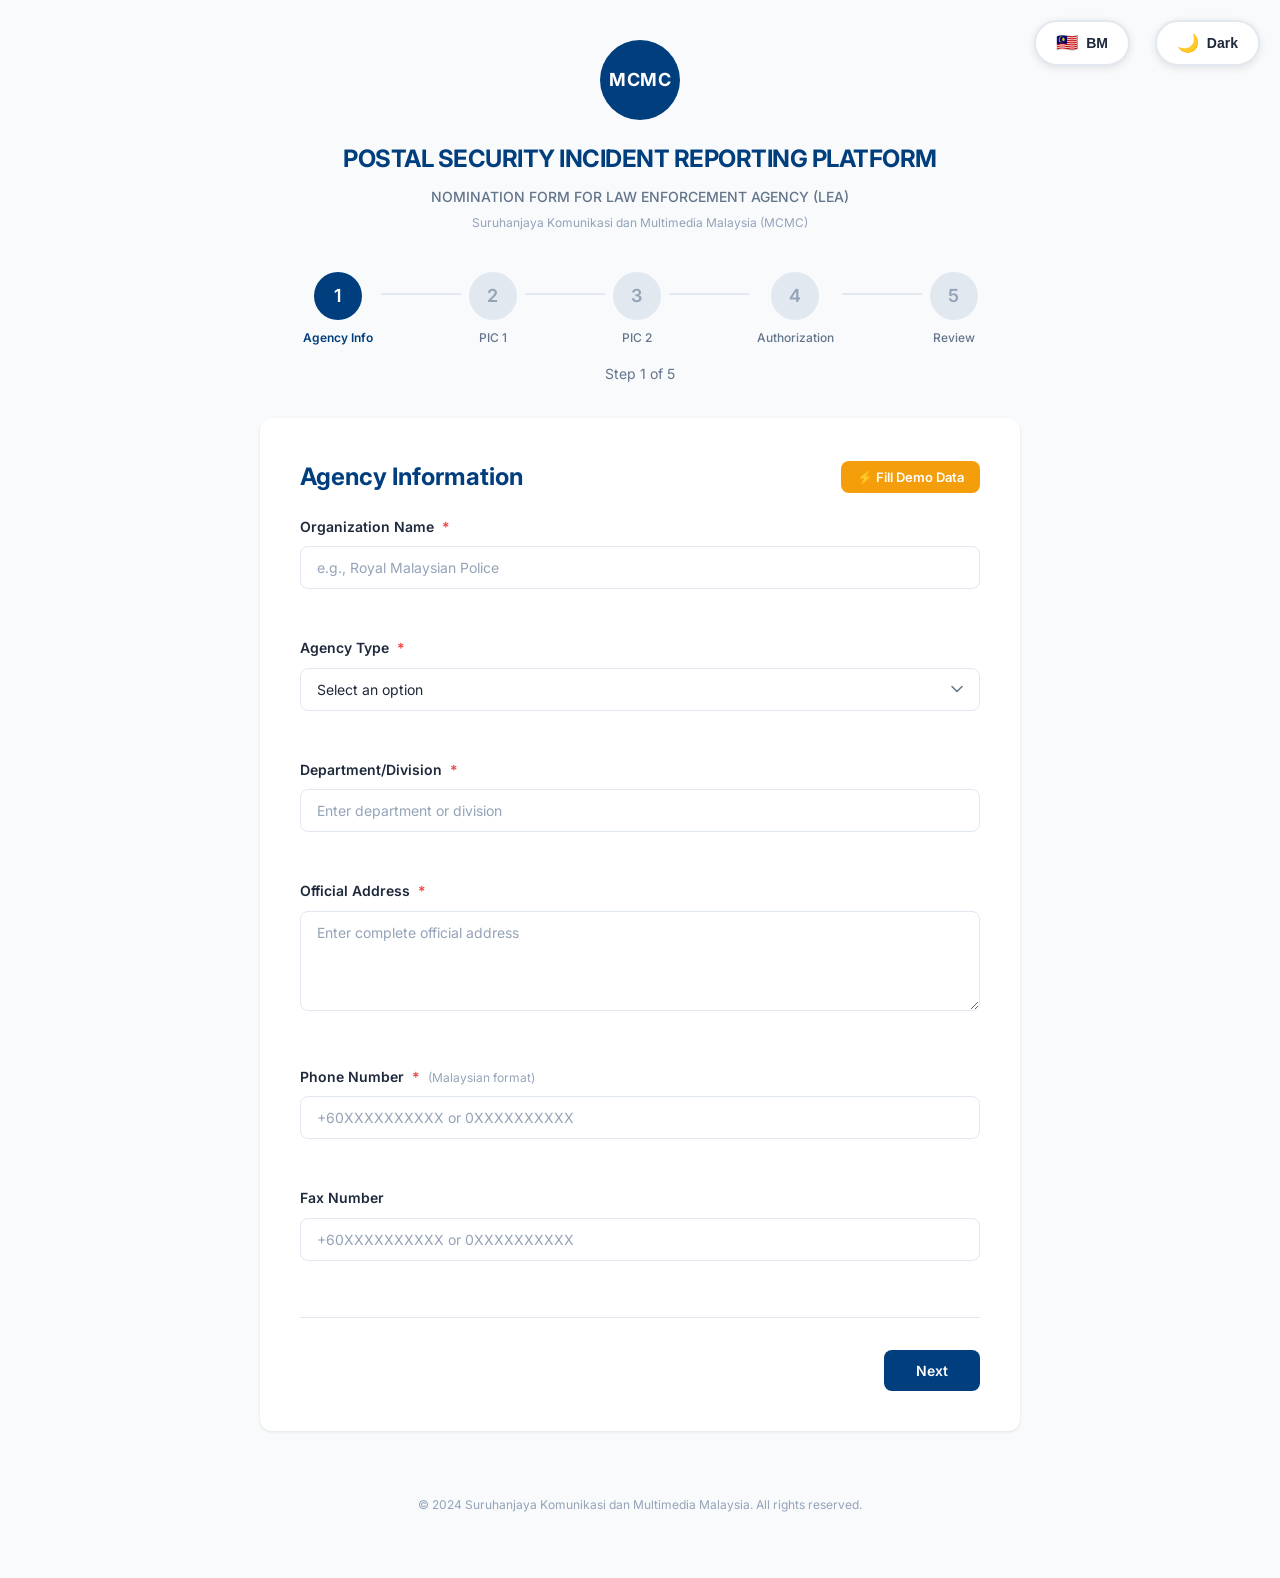
==== public/agency.html @ 604d8a55 "Initial commit - LEA Nomination Form for MCMC" ====
<!DOCTYPE html>
<html lang="en">
<head>
    <meta charset="UTF-8">
    <meta name="viewport" content="width=device-width, initial-scale=1.0">
    <title>PSIRP LEA Nomination Form - MCMC</title>
    <link rel="stylesheet" href="css/nomination.css">
    <link rel="preconnect" href="https://fonts.googleapis.com">
    <link rel="preconnect" href="https://fonts.gstatic.com" crossorigin>
    <link href="https://fonts.googleapis.com/css2?family=Inter:wght@400;500;600;700&display=swap" rel="stylesheet">
</head>
<body>
    <!-- Language Toggle -->
    <button class="lang-toggle" id="langToggle" onclick="toggleLanguage()">
        <span class="lang-toggle-flag">🇲🇾</span>
        <span class="lang-toggle-text">BM</span>
    </button>

    <!-- Theme Toggle -->
    <button class="theme-toggle" id="themeToggle" onclick="toggleTheme()">
        <span class="theme-toggle-icon">🌙</span>
        <span class="theme-toggle-text">Dark</span>
    </button>

    <div class="container">
        <!-- Header -->
        <header class="header">
            <div class="logo">
                <div class="logo-circle">MCMC</div>
            </div>
            <h1 class="main-title" data-translate="mainTitle">POSTAL SECURITY INCIDENT REPORTING PLATFORM</h1>
            <p class="sub-title" data-translate="subTitle">NOMINATION FORM FOR LAW ENFORCEMENT AGENCY (LEA)</p>
            <p class="organization" data-translate="organization">Suruhanjaya Komunikasi dan Multimedia Malaysia (MCMC)</p>
        </header>

        <!-- Progress Stepper -->
        <div class="progress-stepper">
            <div class="step active">
                <div class="step-circle">1</div>
                <div class="step-label" data-translate="stepAgency">Agency Info</div>
            </div>
            <div class="step-line"></div>
            
           <div class="step">
                <div class="step-circle">2</div>
                <div class="step-label" data-translate="stepPIC1">PIC 1</div>
            </div>
            <div class="step-line"></div>
            
            <div class="step">
                <div class="step-circle">3</div>
                <div class="step-label" data-translate="stepPIC2">PIC 2</div>
            </div>
            <div class="step-line"></div>
            
            <div class="step">
                <div class="step-circle">4</div>
                <div class="step-label" data-translate="stepAuth">Authorization</div>
            </div>
            <div class="step-line"></div>
            
            <div class="step">
                <div class="step-circle">5</div>
                <div class="step-label" data-translate="stepReview">Review</div>
            </div>
        </div>
        <div class="step-counter">Step 1 of 5</div>

        <!-- Main Content -->
        <main class="main-content">
            <div class="form-card">
                <div style="display: flex; justify-content: space-between; align-items: center; margin-bottom: 20px;">
                    <h2 class="form-title" style="margin: 0;" data-translate="agencyInfoTitle">Agency Information</h2>
                    <button type="button" onclick="fillDemoData()" class="btn" style="background: #F59E0B; color: white; padding: 8px 16px; font-size: 13px;" data-translate="fillDemo">
                        ⚡ Fill Demo Data
                    </button>
                </div>
                
                <form id="step1Form" class="nomination-form">
                    <!-- Organization Name -->
                    <div class="form-group">
                        <label for="organizationName" class="form-label">
                            <span data-translate="orgName">Organization Name</span> <span class="required">*</span>
                        </label>
                        <input 
                            type="text" 
                            id="organizationName" 
                            name="organizationName" 
                            class="form-input" 
                            placeholder="Enter organization name"
                            data-translate-placeholder="orgNamePlaceholder"
                            required
                        >
                        <span class="error-message" id="organizationNameError"></span>
                    </div>

                    <!-- Agency Type -->
                    <div class="form-group">
                        <label for="agencyType" class="form-label">
                            Agency Type <span class="required">*</span>
                        </label>
                        <select id="agencyType" name="agencyType" class="form-select" required>
                            <option value="">Select an option</option>
                            <option value="Police">Police</option>
                            <option value="MACC">MACC (Malaysian Anti-Corruption Commission)</option>
                            <option value="Immigration">Immigration Department</option>
                            <option value="Customs">Royal Malaysian Customs Department</option>
                            <option value="JPJ">JPJ (Road Transport Department)</option>
                            <option value="Other">Other</option>
                        </select>
                        <span class="error-message" id="agencyTypeError"></span>
                    </div>

                    <!-- Department/Division -->
                    <div class="form-group">
                        <label for="department" class="form-label">
                            Department/Division <span class="required">*</span>
                        </label>
                        <input 
                            type="text" 
                            id="department" 
                            name="department" 
                            class="form-input" 
                            placeholder="Enter department or division"
                            required
                        >
                        <span class="error-message" id="departmentError"></span>
                    </div>

                    <!-- Official Address -->
                    <div class="form-group">
                        <label for="officialAddress" class="form-label">
                            Official Address <span class="required">*</span>
                        </label>
                        <textarea 
                            id="officialAddress" 
                            name="officialAddress" 
                            class="form-textarea" 
                            placeholder="Enter complete official address"
                            rows="4"
                            required
                        ></textarea>
                        <span class="error-message" id="officialAddressError"></span>
                    </div>

                    <!-- Phone Number -->
                    <div class="form-group">
                        <label for="phoneNumber" class="form-label">
                            Phone Number <span class="required">*</span>
                            <span class="hint-text">(Malaysian format)</span>
                        </label>
                        <input 
                            type="tel" 
                            id="phoneNumber" 
                            name="phoneNumber" 
                            class="form-input" 
                            placeholder="+60XXXXXXXXXX or 0XXXXXXXXXX"
                            required
                        >
                        <span class="error-message" id="phoneNumberError"></span>
                    </div>

                    <!-- Fax Number -->
                    <div class="form-group">
                        <label for="faxNumber" class="form-label">
                            Fax Number
                        </label>
                        <input 
                            type="tel" 
                            id="faxNumber" 
                            name="faxNumber" 
                            class="form-input" 
                            placeholder="+60XXXXXXXXXX or 0XXXXXXXXXX"
                        >
                        <span class="error-message" id="faxNumberError"></span>
                    </div>

                    <!-- Navigation Buttons -->
                    <div class="form-actions">
                        <button type="button" class="btn btn-primary" onclick="nextStep(1)">Next</button>
                    </div>
                </form>
            </div>
        </main>

        <!-- Footer -->
        <footer class="footer">
            <p>&copy; 2024 Suruhanjaya Komunikasi dan Multimedia Malaysia. All rights reserved.</p>
        </footer>
    </div>

    <script src="js/nomination.js"></script>
    <script>
        // Load saved data on page load
        document.addEventListener('DOMContentLoaded', function() {
            loadFormData(1);
        });

        // Fill demo data
        function fillDemoData() {
            document.getElementById('organizationName').value = 'Royal Malaysia Police';
            document.getElementById('agencyType').value = 'Police';
            document.getElementById('department').value = 'Commercial Crime Investigation Department';
            document.getElementById('officialAddress').value = 'Menara Cyber Crime, Jalan Semarak\n50630 Kuala Lumpur\nWilayah Persekutuan Kuala Lumpur';
            document.getElementById('phoneNumber').value = '+60388888888';
            document.getElementById('faxNumber').value = '+60388888899';
            
            // Save the demo data
            saveFormData(1);
            
            alert('✅ Demo data filled! Click Next to continue.');
        }
    </script>
</body>
</html>
---- public/css/nomination.css ----
/* ===========================
   CSS Reset & Base Styles
   =========================== */
* {
    margin: 0;
    padding: 0;
    box-sizing: border-box;
}

:root {
    /* Light Mode Colors */
    --primary-blue: #003E7E;
    --primary-blue-dark: #002952;
    --secondary-blue: #F0F4F8;
    --success-green: #10B981;
    --warning-orange: #F59E0B;
    --error-red: #EF4444;
    --text-dark: #1E293B;
    --text-gray: #64748B;
    --text-light: #94A3B8;
    --border-gray: #E2E8F0;
    --bg-light: #F8FAFC;
    --white: #FFFFFF;
    --card-bg: #FFFFFF;
    --input-bg: #FFFFFF;
    --shadow: rgba(0, 0, 0, 0.1);
    --badge-bg: #FEF3C7;
    --info-box-bg: #EFF6FF;
}

[data-theme="dark"] {
    /* Dark Mode Colors */
    --primary-blue: #3B82F6;
    --primary-blue-dark: #2563EB;
    --secondary-blue: #1E293B;
    --success-green: #10B981;
    --warning-orange: #F59E0B;
    --error-red: #EF4444;
    --text-dark: #F1F5F9;
    --text-gray: #CBD5E1;
    --text-light: #94A3B8;
    --border-gray: #334155;
    --bg-light: #0F172A;
    --white: #1E293B;
    --card-bg: #1E293B;
    --input-bg: #0F172A;
    --shadow: rgba(0, 0, 0, 0.5);
    --badge-bg: #78350F;
    --info-box-bg: #1E3A5F;
}

body {
    font-family: 'Inter', -apple-system, BlinkMacSystemFont, 'Segoe UI', Roboto, Oxygen, Ubuntu, Cantarell, sans-serif;
    background-color: var(--bg-light);
    color: var(--text-dark);
    line-height: 1.6;
    font-size: 16px;
    transition: background-color 0.3s ease, color 0.3s ease;
}

/* ===========================
   Container & Layout
   =========================== */
.container {
    max-width: 800px;
    margin: 0 auto;
    padding: 40px 20px;
}

/* ===========================
   Header
   =========================== */
.header {
    text-align: center;
    margin-bottom: 40px;
}

.logo {
    margin-bottom: 20px;
    display: flex;
    align-items: center;
    justify-content: center;
}

.logo-circle {
    width: 80px;
    height: 80px;
    background-color: var(--primary-blue);
    color: var(--white);
    border-radius: 50%;
    display: inline-flex;
    align-items: center;
    justify-content: center;
    font-weight: 700;
    font-size: 18px;
    letter-spacing: 0.5px;
}

.main-title {
    font-size: 24px;
    font-weight: 700;
    color: var(--primary-blue);
    margin-bottom: 8px;
    letter-spacing: -0.5px;
}

.sub-title {
    font-size: 14px;
    color: var(--text-gray);
    margin-bottom: 4px;
    font-weight: 500;
}

.organization {
    font-size: 12px;
    color: var(--text-light);
}

/* ===========================
   Progress Stepper
   =========================== */
.progress-stepper {
    display: flex;
    align-items: center;
    justify-content: center;
    margin-bottom: 16px;
    padding: 0 20px;
}

.step {
    display: flex;
    flex-direction: column;
    align-items: center;
    position: relative;
}

.step-circle {
    width: 48px;
    height: 48px;
    border-radius: 50%;
    background-color: var(--border-gray);
    color: var(--text-light);
    display: flex;
    align-items: center;
    justify-content: center;
    font-weight: 600;
    font-size: 18px;
    transition: all 0.3s ease;
    z-index: 2;
}

.step.active .step-circle {
    background-color: var(--primary-blue);
    color: white;
}

.step.completed .step-circle {
    background-color: var(--success-green);
    color: white;
}

.step-label {
    font-size: 12px;
    color: var(--text-gray);
    margin-top: 8px;
    font-weight: 500;
}

.step.active .step-label {
    color: var(--primary-blue);
    font-weight: 600;
}

.step-line {
    width: 80px;
    height: 2px;
    background-color: var(--border-gray);
    margin: 0 8px;
    position: relative;
    top: -16px;
}

.step-line.completed {
    background-color: var(--success-green);
}

.step-counter {
    text-align: center;
    font-size: 14px;
    color: var(--text-gray);
    margin-bottom: 32px;
}

/* ===========================
   Form Card
   =========================== */
.main-content {
    margin-bottom: 40px;
}

.form-card {
    background-color: var(--card-bg);
    border-radius: 12px;
    padding: 40px;
    box-shadow: 0 1px 3px var(--shadow);
}

.form-title {
    font-size: 24px;
    font-weight: 700;
    color: var(--primary-blue);
    margin-bottom: 8px;
}

.form-subtitle {
    font-size: 14px;
    color: var(--text-gray);
    margin-bottom: 32px;
}

.optional-badge {
    display: inline-block;
    background-color: var(--badge-bg);
    color: var(--warning-orange);
    font-size: 12px;
    font-weight: 600;
    padding: 4px 12px;
    border-radius: 6px;
    margin-bottom: 24px;
}

/* ===========================
   Form Elements
   =========================== */
.nomination-form {
    width: 100%;
}

.form-group {
    margin-bottom: 24px;
}

.form-label {
    display: block;
    font-size: 14px;
    font-weight: 600;
    color: var(--text-dark);
    margin-bottom: 8px;
}

.required {
    color: var(--error-red);
    margin-left: 4px;
}

.hint-text {
    font-weight: 400;
    color: var(--text-light);
    font-size: 12px;
    margin-left: 4px;
}

.form-input,
.form-select,
.form-textarea {
    width: 100%;
    padding: 12px 16px;
    font-size: 14px;
    color: var(--text-dark);
    background-color: var(--input-bg);
    border: 1.5px solid var(--border-gray);
    border-radius: 8px;
    transition: all 0.2s ease;
    font-family: inherit;
}

.form-input:focus,
.form-select:focus,
.form-textarea:focus {
    outline: none;
    border-color: var(--primary-blue);
    box-shadow: 0 0 0 3px rgba(0, 62, 126, 0.1);
}

.form-input::placeholder,
.form-textarea::placeholder {
    color: var(--text-light);
}

.form-textarea {
    resize: vertical;
    min-height: 100px;
}

.form-select {
    cursor: pointer;
    appearance: none;
    background-image: url("data:image/svg+xml,%3Csvg width='12' height='8' viewBox='0 0 12 8' fill='none' xmlns='http://www.w3.org/2000/svg'%3E%3Cpath d='M1 1.5L6 6.5L11 1.5' stroke='%2364748B' stroke-width='1.5' stroke-linecap='round' stroke-linejoin='round'/%3E%3C/svg%3E");
    background-repeat: no-repeat;
    background-position: right 16px center;
    padding-right: 40px;
}

.error-message {
    display: block;
    color: var(--error-red);
    font-size: 12px;
    margin-top: 6px;
    min-height: 18px;
}

/* ===========================
   Checkbox
   =========================== */
.checkbox-container {
    display: flex;
    align-items: flex-start;
    cursor: pointer;
    user-select: none;
}

.checkbox-container input[type="checkbox"] {
    width: 20px;
    height: 20px;
    min-width: 20px;
    margin-right: 12px;
    margin-top: 2px;
    cursor: pointer;
    accent-color: var(--primary-blue);
}

.checkbox-label {
    font-size: 14px;
    color: var(--text-dark);
    line-height: 1.5;
}

.declaration-box {
    background-color: var(--secondary-blue);
    padding: 16px;
    border-radius: 8px;
    border-left: 4px solid var(--primary-blue);
}

/* ===========================
   File Upload
   =========================== */
.file-hint {
    font-size: 12px;
    color: var(--text-gray);
    margin-bottom: 8px;
}

.file-upload-area {
    border: 2px dashed var(--border-gray);
    border-radius: 8px;
    padding: 32px;
    text-align: center;
    cursor: pointer;
    transition: all 0.2s ease;
    position: relative;
    background-color: var(--bg-light);
}

.file-upload-area:hover {
    border-color: var(--primary-blue);
    background-color: #F0F4F8;
}

.file-upload-area.file-uploaded {
    border-color: var(--success-green);
    background-color: #F0FDF4;
}

.file-upload-content {
    pointer-events: none;
}

.upload-icon {
    margin-bottom: 12px;
}

.upload-text {
    font-size: 14px;
    color: var(--text-dark);
    font-weight: 500;
    margin-bottom: 4px;
}

.upload-specs {
    font-size: 12px;
    color: var(--text-light);
}

.file-input {
    position: absolute;
    top: 0;
    left: 0;
    width: 100%;
    height: 100%;
    opacity: 0;
    cursor: pointer;
}

.file-name {
    margin-top: 12px;
}

.file-info {
    display: flex;
    align-items: center;
    gap: 12px;
    background-color: var(--white);
    padding: 12px 16px;
    border-radius: 8px;
    border: 1px solid var(--border-gray);
}

.file-icon {
    font-size: 20px;
}

.remove-file {
    margin-left: auto;
    background: none;
    border: none;
    color: var(--text-light);
    font-size: 18px;
    cursor: pointer;
    padding: 4px 8px;
    transition: color 0.2s ease;
}

.remove-file:hover {
    color: var(--error-red);
}

/* ===========================
   Review Section
   =========================== */
.review-section {
    background-color: var(--bg-light);
    border-radius: 8px;
    padding: 24px;
    margin-bottom: 24px;
    border: 1px solid var(--border-gray);
}

.review-header {
    display: flex;
    justify-content: space-between;
    align-items: center;
    margin-bottom: 20px;
}

.review-title {
    font-size: 18px;
    font-weight: 700;
    color: var(--primary-blue);
}

.btn-edit {
    display: flex;
    align-items: center;
    gap: 6px;
    background: none;
    border: none;
    color: var(--primary-blue);
    font-size: 14px;
    font-weight: 600;
    cursor: pointer;
    padding: 8px 12px;
    border-radius: 6px;
    transition: all 0.2s ease;
}

.btn-edit:hover {
    background-color: rgba(0, 62, 126, 0.1);
}

.review-grid {
    display: grid;
    grid-template-columns: repeat(2, 1fr);
    gap: 20px;
}

.review-item {
    display: flex;
    flex-direction: column;
}

.review-item.full-width {
    grid-column: 1 / -1;
}

.review-label {
    font-size: 12px;
    color: var(--text-gray);
    font-weight: 500;
    margin-bottom: 4px;
}

.review-value {
    font-size: 14px;
    color: var(--text-dark);
    font-weight: 600;
}

.terms-section {
    margin-bottom: 20px;
}

/* ===========================
   Buttons
   =========================== */
.form-actions {
    display: flex;
    justify-content: space-between;
    gap: 16px;
    margin-top: 32px;
    padding-top: 32px;
    border-top: 1px solid var(--border-gray);
}

.btn {
    padding: 12px 32px;
    font-size: 14px;
    font-weight: 600;
    border-radius: 8px;
    border: none;
    cursor: pointer;
    transition: all 0.2s ease;
    display: inline-flex;
    align-items: center;
    gap: 8px;
    font-family: inherit;
}

.btn-primary {
    background-color: var(--primary-blue);
    color: var(--white);
    margin-left: auto;
}

.btn-primary:hover {
    background-color: var(--primary-blue-dark);
    transform: translateY(-1px);
    box-shadow: 0 4px 12px rgba(0, 62, 126, 0.3);
}

.btn-secondary {
    background-color: var(--white);
    color: var(--text-dark);
    border: 1.5px solid var(--border-gray);
}

.btn-secondary:hover {
    background-color: var(--bg-light);
    border-color: var(--text-gray);
}

/* ===========================
   Success Page
   =========================== */
.success-container {
    background-color: var(--card-bg);
    border-radius: 12px;
    padding: 60px 40px;
    box-shadow: 0 1px 3px var(--shadow);
    text-align: center;
}

.success-icon {
    margin-bottom: 24px;
}

.success-title {
    font-size: 28px;
    font-weight: 700;
    color: var(--text-dark);
    margin-bottom: 8px;
}

.success-subtitle {
    font-size: 14px;
    color: var(--text-gray);
    margin-bottom: 32px;
}

.reference-box {
    background-color: var(--bg-light);
    border: 2px solid var(--border-gray);
    border-radius: 12px;
    padding: 32px;
    margin-bottom: 32px;
}

.reference-label {
    font-size: 14px;
    color: var(--text-gray);
    font-weight: 500;
    margin-bottom: 8px;
}

.reference-number {
    font-size: 32px;
    font-weight: 700;
    color: var(--primary-blue);
    margin-bottom: 8px;
    letter-spacing: 1px;
}

.reference-note {
    font-size: 12px;
    color: var(--text-light);
}

.next-steps-box {
    background-color: var(--info-box-bg);
    border-left: 4px solid var(--primary-blue);
    border-radius: 8px;
    padding: 24px;
    margin-bottom: 32px;
    text-align: left;
}

.next-steps-title {
    font-size: 16px;
    font-weight: 700;
    color: var(--primary-blue);
    margin-bottom: 16px;
}

.next-steps-list {
    list-style: none;
    padding: 0;
}

.next-steps-list li {
    font-size: 14px;
    color: var(--text-dark);
    margin-bottom: 12px;
    padding-left: 24px;
    position: relative;
}

.next-steps-list li:before {
    content: "•";
    position: absolute;
    left: 8px;
    color: var(--primary-blue);
    font-weight: bold;
}

.success-actions {
    display: flex;
    justify-content: center;
    gap: 16px;
    margin-bottom: 32px;
}

.support-info {
    padding-top: 24px;
    border-top: 1px solid var(--border-gray);
}

.support-info p {
    font-size: 13px;
    color: var(--text-gray);
    margin-bottom: 4px;
}

.support-link {
    color: var(--primary-blue);
    text-decoration: none;
    font-weight: 600;
}

.support-link:hover {
    text-decoration: underline;
}

/* ===========================
   Theme Toggle
   =========================== */
.theme-toggle {
    position: fixed;
    top: 20px;
    right: 20px;
    z-index: 1000;
    background-color: var(--card-bg);
    border: 2px solid var(--border-gray);
    border-radius: 50px;
    padding: 10px 20px;
    cursor: pointer;
    display: flex;
    align-items: center;
    gap: 8px;
    font-size: 14px;
    font-weight: 600;
    color: var(--text-dark);
    box-shadow: 0 2px 8px var(--shadow);
    transition: all 0.3s ease;
}

.theme-toggle:hover {
    transform: translateY(-2px);
    box-shadow: 0 4px 12px var(--shadow);
}

.theme-toggle-icon {
    font-size: 18px;
}

/* ===========================
   Language Toggle
   =========================== */
.lang-toggle {
    position: fixed;
    top: 20px;
    right: 150px;
    z-index: 1000;
    background-color: var(--card-bg);
    border: 2px solid var(--border-gray);
    border-radius: 50px;
    padding: 10px 20px;
    cursor: pointer;
    display: flex;
    align-items: center;
    gap: 8px;
    font-size: 14px;
    font-weight: 600;
    color: var(--text-dark);
    box-shadow: 0 2px 8px var(--shadow);
    transition: all 0.3s ease;
}

.lang-toggle:hover {
    transform: translateY(-2px);
    box-shadow: 0 4px 12px var(--shadow);
}

.lang-toggle-flag {
    font-size: 18px;
}

/* ===========================
   Footer
   =========================== */
.footer {
    text-align: center;
    padding: 24px 0;
    color: var(--text-light);
    font-size: 12px;
}

/* ===========================
   Responsive Design
   =========================== */
@media (max-width: 768px) {
    .container {
        padding: 20px 16px;
    }
    
    .form-card,
    .success-container {
        padding: 24px 20px;
    }
    
    .main-title {
        font-size: 20px;
    }
    
    .progress-stepper {
        padding: 0;
    }
    
    .step-line {
        width: 40px;
        margin: 0 4px;
    }
    
    .step-label {
        font-size: 10px;
    }
    
    .review-grid {
        grid-template-columns: 1fr;
    }
    
    .form-actions,
    .success-actions {
        flex-direction: column;
    }
    
    .btn-primary {
        margin-left: 0;
    }
    
    .reference-number {
        font-size: 24px;
    }
}

@media (max-width: 480px) {
    .step-circle {
        width: 40px;
        height: 40px;
        font-size: 16px;
    }
    
    .step-line {
        width: 30px;
    }
    
    .form-title {
        font-size: 20px;
    }
    
    .success-title {
        font-size: 24px;
    }
}
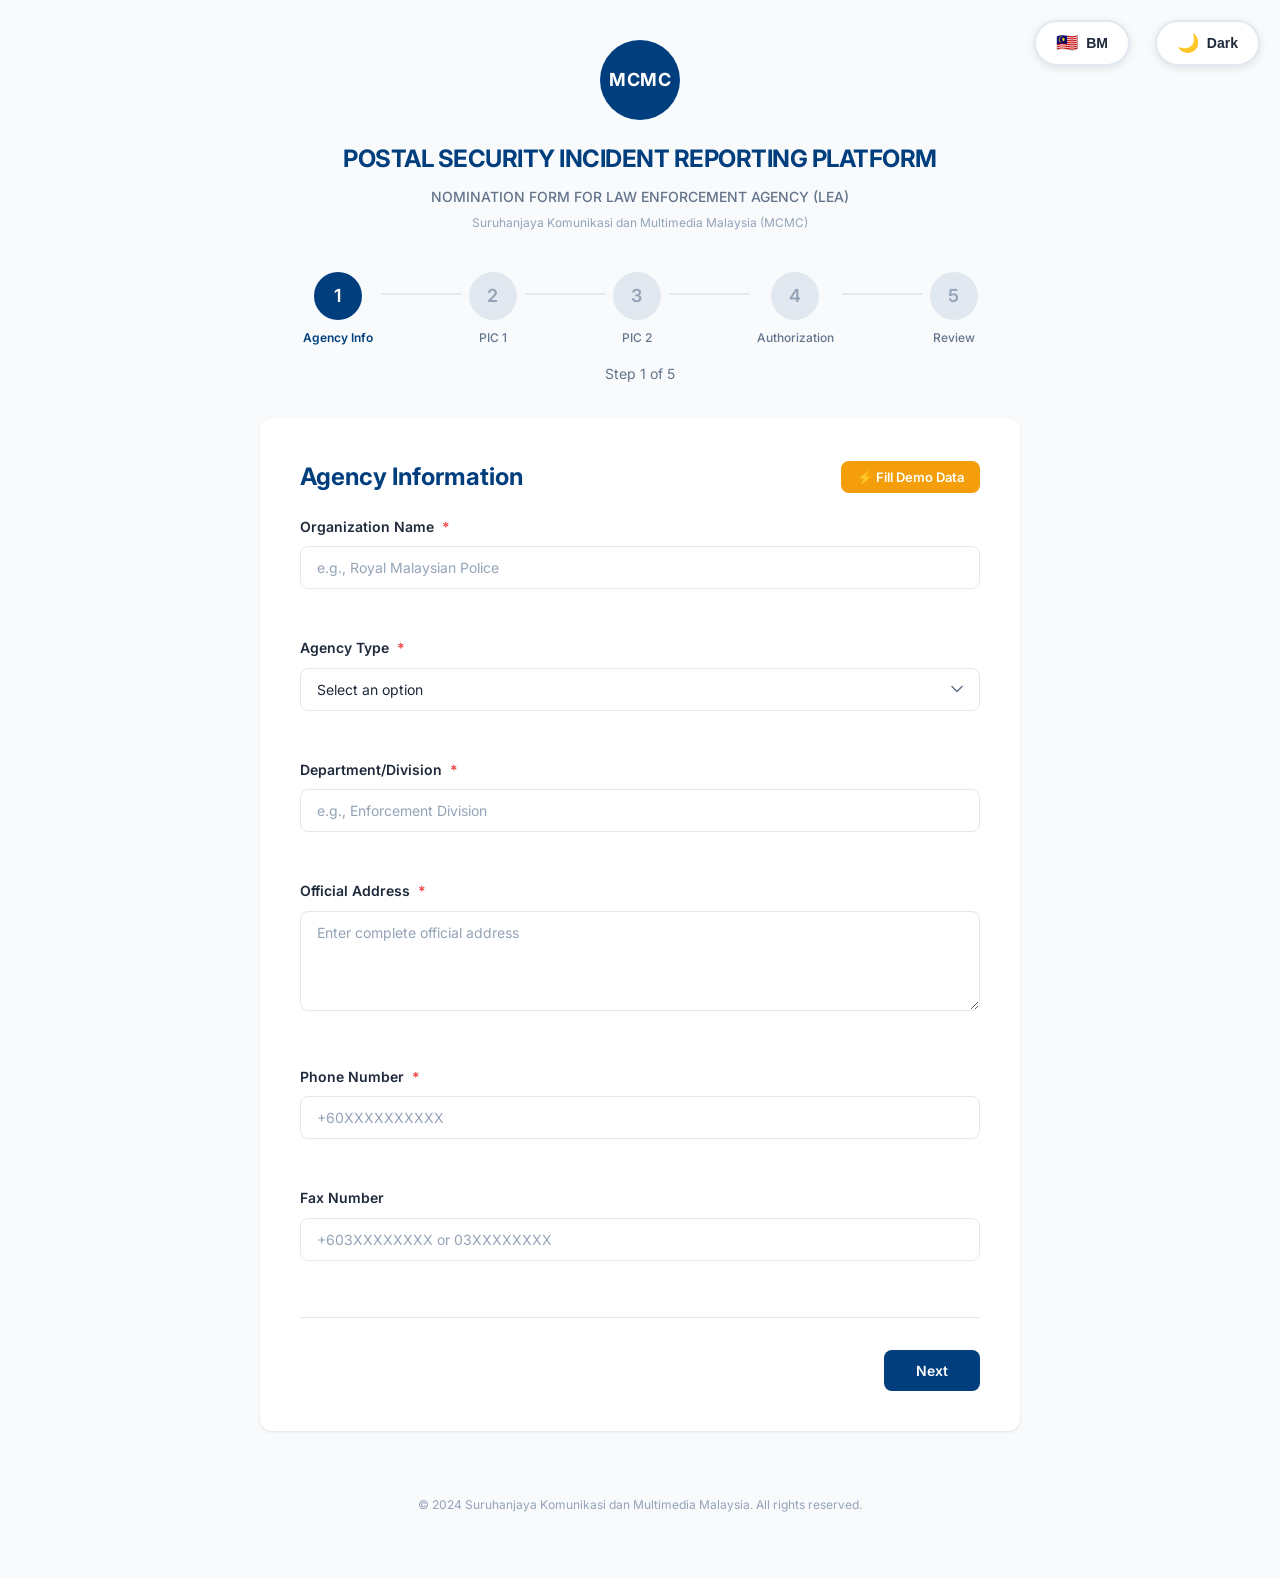
==== commit d0391acc: "Fix all missing Malay translations - added data-translate attributes to all pages" ====
--- a/public/agency.html
+++ b/public/agency.html
@@ -97,10 +97,10 @@
                     <!-- Agency Type -->
                     <div class="form-group">
                         <label for="agencyType" class="form-label">
-                            Agency Type <span class="required">*</span>
+                            <span data-translate="agencyType">Agency Type</span> <span class="required">*</span>
                         </label>
                         <select id="agencyType" name="agencyType" class="form-select" required>
-                            <option value="">Select an option</option>
+                            <option value="" data-translate="selectOption">Select an option</option>
                             <option value="Police">Police</option>
                             <option value="MACC">MACC (Malaysian Anti-Corruption Commission)</option>
                             <option value="Immigration">Immigration Department</option>
@@ -114,7 +114,7 @@
                     <!-- Department/Division -->
                     <div class="form-group">
                         <label for="department" class="form-label">
-                            Department/Division <span class="required">*</span>
+                            <span data-translate="department">Department/Division</span> <span class="required">*</span>
                         </label>
                         <input 
                             type="text" 
@@ -122,6 +122,7 @@
                             name="department" 
                             class="form-input" 
                             placeholder="Enter department or division"
+                            data-translate-placeholder="departmentPlaceholder"
                             required
                         >
                         <span class="error-message" id="departmentError"></span>
@@ -130,13 +131,14 @@
                     <!-- Official Address -->
                     <div class="form-group">
                         <label for="officialAddress" class="form-label">
-                            Official Address <span class="required">*</span>
+                            <span data-translate="officialAddress">Official Address</span> <span class="required">*</span>
                         </label>
                         <textarea 
                             id="officialAddress" 
                             name="officialAddress" 
                             class="form-textarea" 
                             placeholder="Enter complete official address"
+                            data-translate-placeholder="addressPlaceholder"
                             rows="4"
                             required
                         ></textarea>
@@ -146,15 +148,15 @@
                     <!-- Phone Number -->
                     <div class="form-group">
                         <label for="phoneNumber" class="form-label">
-                            Phone Number <span class="required">*</span>
-                            <span class="hint-text">(Malaysian format)</span>
+                            <span data-translate="phoneNumber">Phone Number</span> <span class="required">*</span>
                         </label>
                         <input 
                             type="tel" 
                             id="phoneNumber" 
                             name="phoneNumber" 
                             class="form-input" 
-                            placeholder="+60XXXXXXXXXX or 0XXXXXXXXXX"
+                            placeholder="+60XXXXXXXXXX"
+                            data-translate-placeholder="phonePlaceholder"
                             required
                         >
                         <span class="error-message" id="phoneNumberError"></span>
@@ -163,21 +165,22 @@
                     <!-- Fax Number -->
                     <div class="form-group">
                         <label for="faxNumber" class="form-label">
-                            Fax Number
+                            <span data-translate="faxNumber">Fax Number</span>
                         </label>
                         <input 
                             type="tel" 
                             id="faxNumber" 
                             name="faxNumber" 
                             class="form-input" 
-                            placeholder="+60XXXXXXXXXX or 0XXXXXXXXXX"
+                            placeholder="+603XXXXXXXX"
+                            data-translate-placeholder="faxPlaceholder"
                         >
                         <span class="error-message" id="faxNumberError"></span>
                     </div>
 
                     <!-- Navigation Buttons -->
                     <div class="form-actions">
-                        <button type="button" class="btn btn-primary" onclick="nextStep(1)">Next</button>
+                        <button type="button" class="btn btn-primary" onclick="nextStep(1)" data-translate="next">Next</button>
                     </div>
                 </form>
             </div>
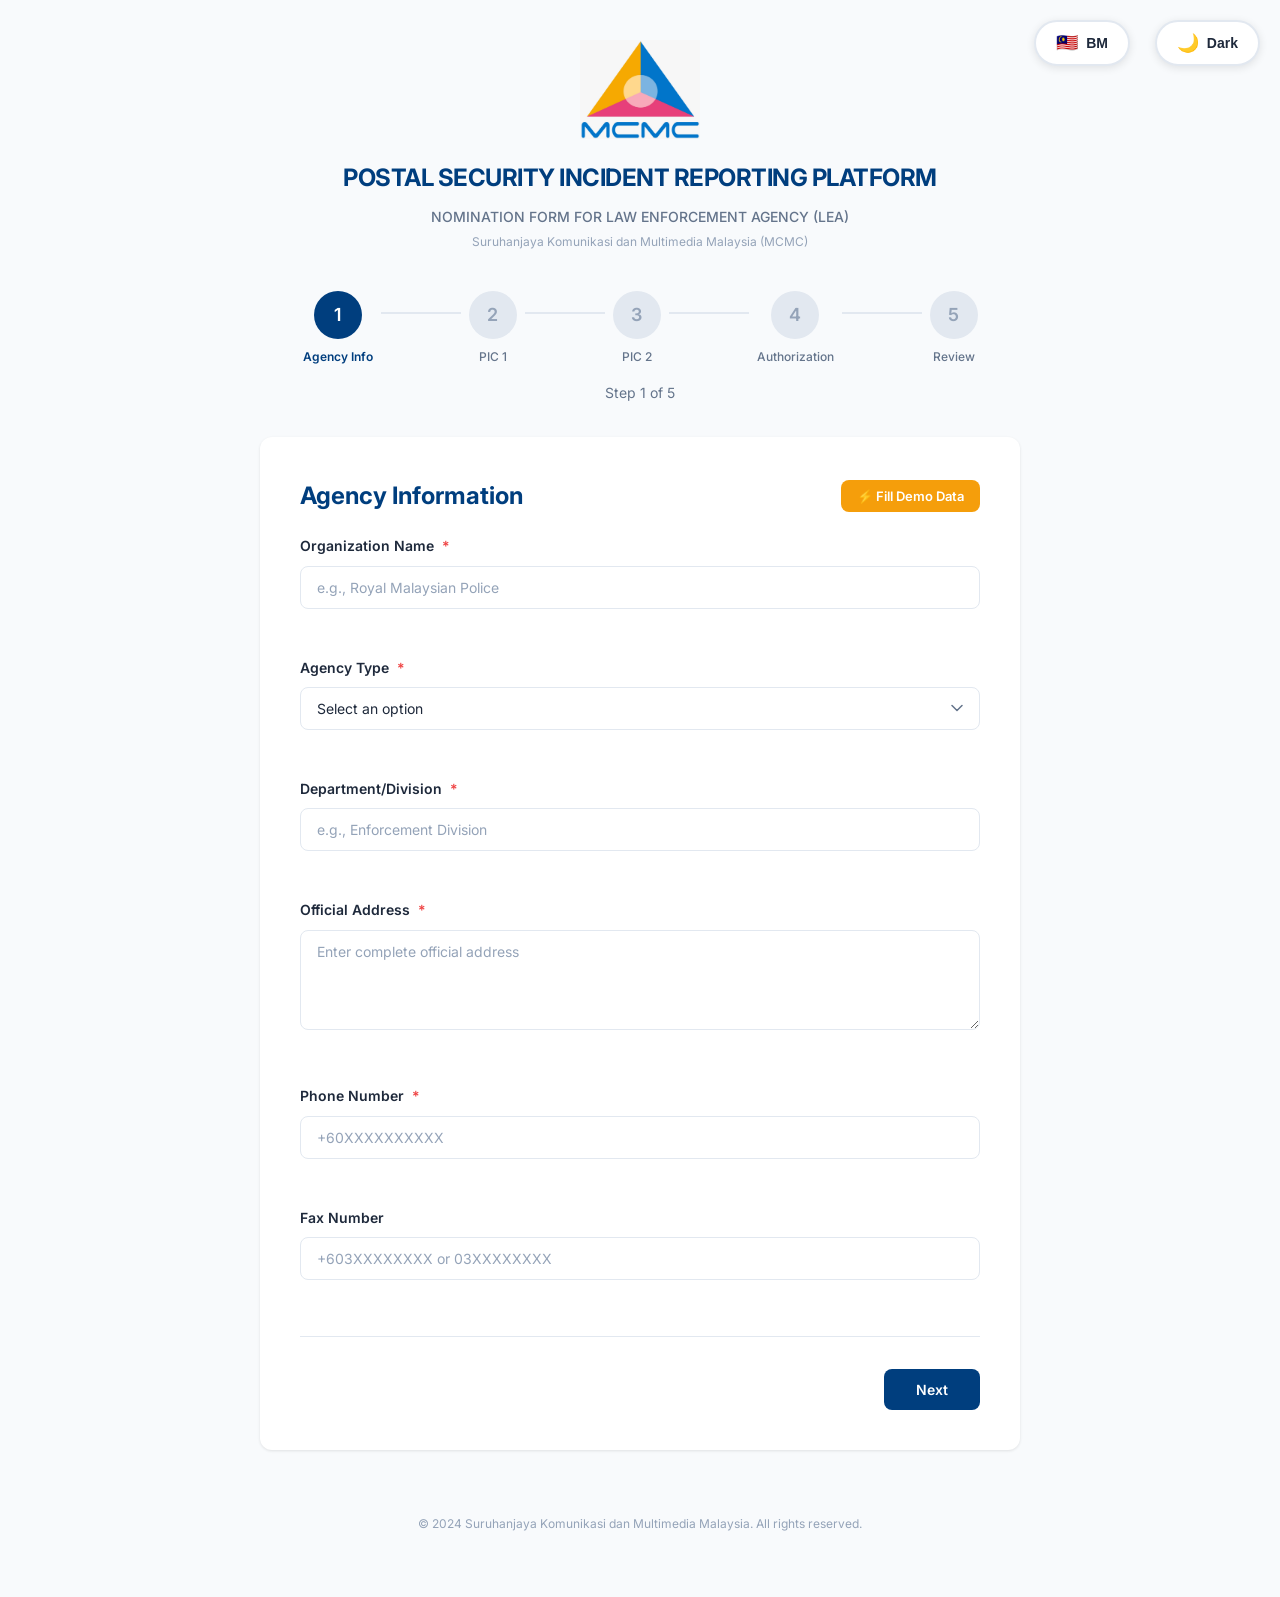
==== commit 6b569f0c: "Replace blue circle with official MCMC logo" ====
--- a/public/agency.html
+++ b/public/agency.html
@@ -26,7 +26,7 @@
         <!-- Header -->
         <header class="header">
             <div class="logo">
-                <div class="logo-circle">MCMC</div>
+                <img src="images/mcmc-logo.png" alt="MCMC Logo" class="logo-image">
             </div>
             <h1 class="main-title" data-translate="mainTitle">POSTAL SECURITY INCIDENT REPORTING PLATFORM</h1>
             <p class="sub-title" data-translate="subTitle">NOMINATION FORM FOR LAW ENFORCEMENT AGENCY (LEA)</p>
--- a/public/css/nomination.css
+++ b/public/css/nomination.css
@@ -96,6 +96,12 @@
     letter-spacing: 0.5px;
 }
 
+.logo-image {
+    width: 120px;
+    height: auto;
+    display: inline-block;
+}
+
 .main-title {
     font-size: 24px;
     font-weight: 700;
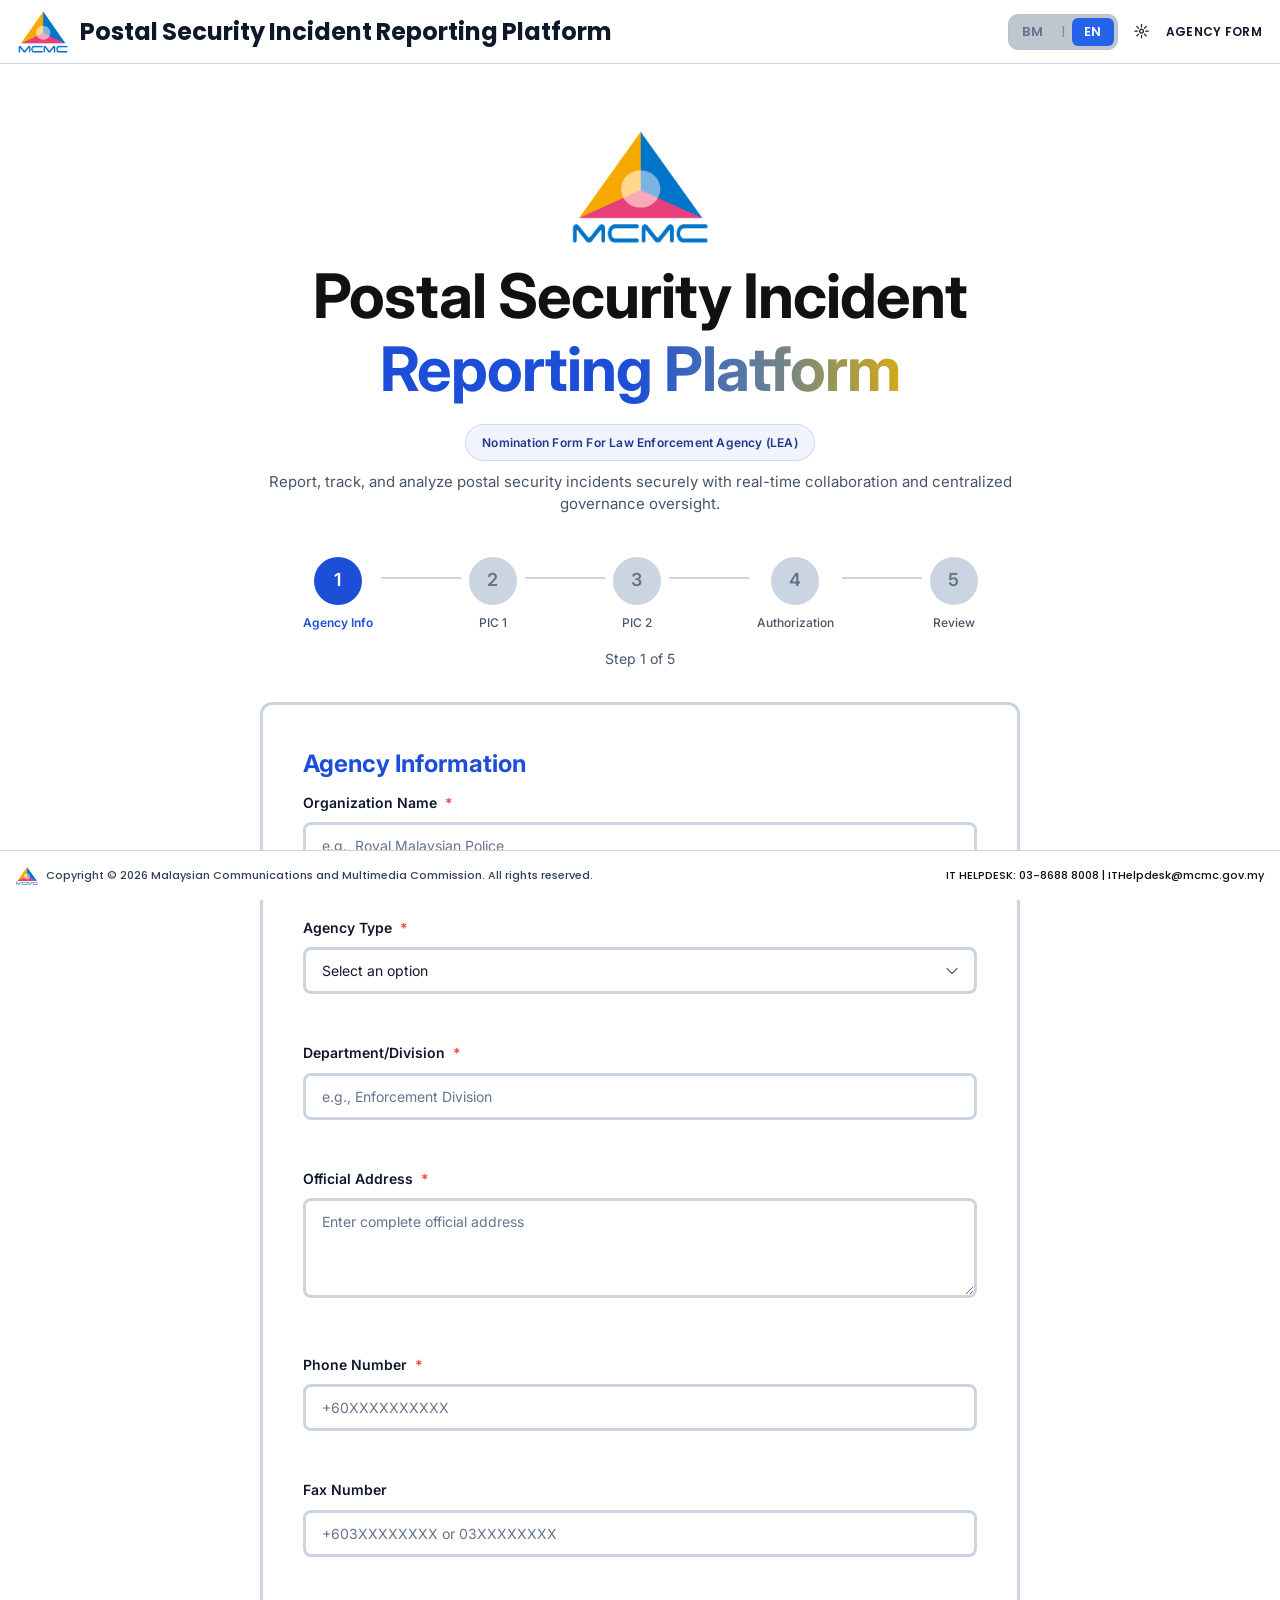
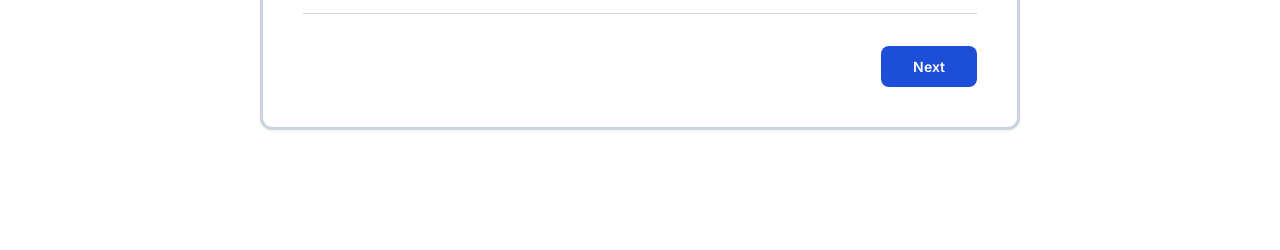
==== commit 93d42dcb: "Update nomination flows and add GitHub Pages deployment" ====
--- a/public/agency.html
+++ b/public/agency.html
@@ -10,19 +10,26 @@
     <link href="https://fonts.googleapis.com/css2?family=Inter:wght@400;500;600;700&display=swap" rel="stylesheet">
 </head>
 <body>
-    <!-- Language Toggle -->
-    <button class="lang-toggle" id="langToggle" onclick="toggleLanguage()">
-        <span class="lang-toggle-flag">🇲🇾</span>
-        <span class="lang-toggle-text">BM</span>
-    </button>
-
-    <!-- Theme Toggle -->
-    <button class="theme-toggle" id="themeToggle" onclick="toggleTheme()">
-        <span class="theme-toggle-icon">🌙</span>
-        <span class="theme-toggle-text">Dark</span>
-    </button>
-
-    <div class="container">
+<nav class="psirp-topbar">
+    <div class="psirp-topbar-inner">
+        <div class="psirp-brand">
+            <img src="images/mcmc-logo.png" alt="MCMC Logo" class="psirp-brand-logo">
+            <span class="psirp-brand-title">Postal Security Incident Reporting Platform</span>
+        </div>
+        <div class="psirp-topbar-actions">
+            <button class="lang-toggle" id="langToggle" onclick="toggleLanguage()" aria-label="Language switch">
+                <span class="lang-toggle-flag">BM</span>
+                <span class="lang-toggle-text">EN</span>
+            </button>
+            <button class="theme-toggle" id="themeToggle" onclick="toggleTheme()" aria-label="Theme switch">
+                <span class="theme-toggle-icon">*</span>
+                <span class="theme-toggle-text" aria-hidden="true"></span>
+            </button>
+<span class="psirp-user-label">AGENCY FORM</span>
+</div>
+    </div>
+</nav>
+<div class="container">
         <!-- Header -->
         <header class="header">
             <div class="logo">
@@ -69,12 +76,7 @@
         <!-- Main Content -->
         <main class="main-content">
             <div class="form-card">
-                <div style="display: flex; justify-content: space-between; align-items: center; margin-bottom: 20px;">
-                    <h2 class="form-title" style="margin: 0;" data-translate="agencyInfoTitle">Agency Information</h2>
-                    <button type="button" onclick="fillDemoData()" class="btn" style="background: #F59E0B; color: white; padding: 8px 16px; font-size: 13px;" data-translate="fillDemo">
-                        ⚡ Fill Demo Data
-                    </button>
-                </div>
+                <h2 class="form-title" data-translate="agencyInfoTitle">Agency Information</h2>
                 
                 <form id="step1Form" class="nomination-form">
                     <!-- Organization Name -->
@@ -185,11 +187,16 @@
                 </form>
             </div>
         </main>
-
-        <!-- Footer -->
-        <footer class="footer">
-            <p>&copy; 2024 Suruhanjaya Komunikasi dan Multimedia Malaysia. All rights reserved.</p>
-        </footer>
+<!-- Footer -->
+<footer class="psirp-bottombar">
+    <div class="psirp-bottombar-inner">
+        <div class="psirp-bottom-left">
+            <img src="images/mcmc-logo.png" alt="MCMC Logo" class="psirp-bottom-logo">
+            <p>Copyright &copy; 2026 Malaysian Communications and Multimedia Commission. All rights reserved.</p>
+        </div>
+        <p class="psirp-helpdesk">IT HELPDESK: 03-8688 8008 | ITHelpdesk@mcmc.gov.my</p>
+    </div>
+</footer>
     </div>
 
     <script src="js/nomination.js"></script>
--- a/public/css/nomination.css
+++ b/public/css/nomination.css
@@ -1,3 +1,5 @@
+@import url('https://fonts.googleapis.com/css2?family=Poppins:wght@400;500;600;700&display=swap');
+
 /* ===========================
    CSS Reset & Base Styles
    =========================== */
@@ -9,44 +11,66 @@
 
 :root {
     /* Light Mode Colors */
-    --primary-blue: #003E7E;
-    --primary-blue-dark: #002952;
-    --secondary-blue: #F0F4F8;
+    --primary-blue: #1D4ED8;
+    --primary-blue-dark: #1E40AF;
+    --secondary-blue: #F1F5F9;
     --success-green: #10B981;
     --warning-orange: #F59E0B;
     --error-red: #EF4444;
-    --text-dark: #1E293B;
-    --text-gray: #64748B;
-    --text-light: #94A3B8;
-    --border-gray: #E2E8F0;
-    --bg-light: #F8FAFC;
+    --text-dark: #0F172A;
+    --text-gray: #475569;
+    --text-light: #64748B;
+    --border-gray: #CBD5E1;
+    --bg-light: #FFFFFF;
     --white: #FFFFFF;
     --card-bg: #FFFFFF;
     --input-bg: #FFFFFF;
-    --shadow: rgba(0, 0, 0, 0.1);
+    --shadow: rgba(15, 23, 42, 0.08);
     --badge-bg: #FEF3C7;
     --info-box-bg: #EFF6FF;
+    --nav-bg: #FFFFFF;
+    --nav-border: #CBD5E1;
+    --nav-title: #0F172A;
+    --nav-text: #334155;
+    --nav-control-bg: #FFFFFF;
+    --nav-control-border: #CBD5E1;
+    --nav-control-text: #0F172A;
+    --lang-toggle-bg: #BFC6D0;
+    --lang-toggle-border: #B8C0CA;
+    --lang-toggle-inactive: #64748B;
+    --lang-toggle-separator: #7C8DA2;
 }
 
 [data-theme="dark"] {
     /* Dark Mode Colors */
     --primary-blue: #3B82F6;
     --primary-blue-dark: #2563EB;
-    --secondary-blue: #1E293B;
+    --secondary-blue: #111827;
     --success-green: #10B981;
     --warning-orange: #F59E0B;
     --error-red: #EF4444;
-    --text-dark: #F1F5F9;
+    --text-dark: #F8FAFC;
     --text-gray: #CBD5E1;
     --text-light: #94A3B8;
-    --border-gray: #334155;
-    --bg-light: #0F172A;
-    --white: #1E293B;
-    --card-bg: #1E293B;
-    --input-bg: #0F172A;
-    --shadow: rgba(0, 0, 0, 0.5);
-    --badge-bg: #78350F;
-    --info-box-bg: #1E3A5F;
+    --border-gray: #1F2937;
+    --bg-light: #000000;
+    --white: #0B0B0B;
+    --card-bg: #0B0B0B;
+    --input-bg: #111111;
+    --shadow: rgba(0, 0, 0, 0.45);
+    --badge-bg: #3F2A00;
+    --info-box-bg: #0F172A;
+    --nav-bg: #020617;
+    --nav-border: #1E293B;
+    --nav-title: #E2E8F0;
+    --nav-text: #CBD5E1;
+    --nav-control-bg: #111827;
+    --nav-control-border: #334155;
+    --nav-control-text: #E2E8F0;
+    --lang-toggle-bg: #334155;
+    --lang-toggle-border: #3F4B5F;
+    --lang-toggle-inactive: #94A3B8;
+    --lang-toggle-separator: #94A3B8;
 }
 
 body {
@@ -56,6 +80,198 @@
     line-height: 1.6;
     font-size: 16px;
     transition: background-color 0.3s ease, color 0.3s ease;
+    min-height: 100vh;
+    padding-bottom: 56px;
+}
+
+.psirp-topbar {
+    position: sticky;
+    top: 0;
+    z-index: 1100;
+    background: var(--nav-bg);
+    border-bottom: 1px solid var(--nav-border);
+    height: 64px;
+    font-family: 'Poppins', 'Inter', -apple-system, BlinkMacSystemFont, 'Segoe UI', sans-serif;
+}
+
+.psirp-topbar-inner {
+    max-width: 100%;
+    margin: 0 auto;
+    height: 64px;
+    padding: 0 18px;
+    display: flex;
+    align-items: center;
+    justify-content: space-between;
+    gap: 16px;
+}
+
+.psirp-brand {
+    display: flex;
+    align-items: center;
+    gap: 12px;
+    min-width: 0;
+}
+
+.psirp-brand-logo {
+    width: 50px;
+    height: auto;
+    flex-shrink: 0;
+}
+
+.psirp-brand-title {
+    color: var(--nav-title);
+    font-size: 24px;
+    line-height: 1.2;
+    font-weight: 700;
+    letter-spacing: -0.1px;
+    white-space: nowrap;
+}
+
+.psirp-topbar-actions {
+    display: flex;
+    align-items: center;
+    gap: 10px;
+    flex-shrink: 0;
+}
+
+.psirp-topbar .lang-toggle,
+.psirp-topbar .theme-toggle {
+    position: static;
+    inset: auto;
+    background-color: var(--nav-control-bg);
+    border: 1px solid var(--nav-control-border);
+    border-radius: 9px;
+    padding: 0;
+    box-shadow: none;
+    color: var(--nav-control-text);
+    font-family: inherit;
+    font-size: 11px;
+    font-weight: 600;
+}
+
+.psirp-topbar .lang-toggle {
+    position: relative;
+    min-width: 110px;
+    height: 36px;
+    padding: 3px;
+    display: inline-flex;
+    align-items: center;
+    justify-content: space-between;
+    gap: 4px;
+    background-color: var(--lang-toggle-bg);
+    border: 1px solid var(--lang-toggle-border);
+    border-radius: 10px;
+}
+
+.psirp-topbar .lang-toggle::before {
+    content: "|";
+    position: absolute;
+    left: 50%;
+    transform: translateX(-50%);
+    color: var(--lang-toggle-separator);
+    font-size: 12px;
+    font-weight: 500;
+    pointer-events: none;
+}
+
+.psirp-topbar .lang-toggle .lang-toggle-flag,
+.psirp-topbar .lang-toggle .lang-toggle-text {
+    min-width: 42px;
+    height: 28px;
+    display: inline-flex;
+    align-items: center;
+    justify-content: center;
+    border-radius: 6px;
+    font-size: 13px;
+    font-weight: 600;
+    letter-spacing: 0.2px;
+    color: var(--lang-toggle-inactive);
+}
+
+.psirp-topbar .lang-toggle.lang-en .lang-toggle-text,
+.psirp-topbar .lang-toggle.lang-ms .lang-toggle-flag {
+    background-color: #2563EB;
+    color: #F8FAFC;
+}
+
+.psirp-topbar .theme-toggle {
+    width: 28px;
+    height: 28px;
+    padding: 0;
+    border: none;
+    border-radius: 50%;
+    background: transparent;
+    display: inline-flex;
+    align-items: center;
+    justify-content: center;
+}
+
+.psirp-topbar .theme-toggle .theme-toggle-icon {
+    font-size: 16px;
+    line-height: 1;
+    color: var(--nav-title);
+    opacity: 0.95;
+}
+
+.psirp-topbar .theme-toggle .theme-toggle-text {
+    display: none;
+}
+
+.psirp-user-label {
+    color: var(--nav-title);
+    font-size: 12px;
+    font-weight: 600;
+    letter-spacing: 0.3px;
+}
+
+.psirp-icon-btn {
+    width: 28px;
+    height: 28px;
+    border: none;
+    background: transparent;
+    color: var(--nav-title);
+    display: inline-flex;
+    align-items: center;
+    justify-content: center;
+    position: relative;
+    cursor: pointer;
+}
+
+.psirp-notif-bell,
+.psirp-user-glyph {
+    font-size: 14px;
+    line-height: 1;
+    font-weight: 600;
+    opacity: 0.9;
+}
+
+.psirp-notif-dot {
+    width: 7px;
+    height: 7px;
+    border-radius: 50%;
+    background: #FF3B30;
+    position: absolute;
+    top: 4px;
+    right: 2px;
+}
+
+.psirp-user {
+    width: 30px;
+    height: 30px;
+    border-radius: 50%;
+    background: #0B2E69;
+}
+
+.psirp-logout {
+    border: 2px solid var(--nav-control-border);
+    background: transparent;
+    color: #F97316;
+    width: 28px;
+    height: 28px;
+    border-radius: 999px;
+    font-size: 12px;
+    line-height: 1;
+    cursor: pointer;
 }
 
 /* ===========================
@@ -64,7 +280,7 @@
 .container {
     max-width: 800px;
     margin: 0 auto;
-    padding: 40px 20px;
+    padding: 24px 20px;
 }
 
 /* ===========================
@@ -72,11 +288,16 @@
    =========================== */
 .header {
     text-align: center;
-    margin-bottom: 40px;
+    margin: 18px auto 28px;
+    background: transparent;
+    border: none;
+    border-radius: 0;
+    padding: 24px 0 14px;
+    max-width: 1280px;
 }
 
 .logo {
-    margin-bottom: 20px;
+    margin-bottom: 16px;
     display: flex;
     align-items: center;
     justify-content: center;
@@ -97,29 +318,66 @@
 }
 
 .logo-image {
-    width: 120px;
+    width: 138px;
     height: auto;
     display: inline-block;
 }
 
 .main-title {
-    font-size: 24px;
+    font-size: clamp(36px, 4.8vw, 64px);
     font-weight: 700;
-    color: var(--primary-blue);
-    margin-bottom: 8px;
-    letter-spacing: -0.5px;
+    line-height: 1.18;
+    color: var(--text-dark);
+    margin-bottom: 14px;
+    letter-spacing: -1px;
+    max-width: 1180px;
+    margin-left: auto;
+    margin-right: auto;
+    text-transform: none;
+    padding-bottom: 0.08em;
+    overflow: visible;
+}
+
+.main-title .title-prefix {
+    color: #111111;
+}
+
+[data-theme="dark"] .main-title .title-prefix {
+    color: #F8FAFC;
+}
+
+.main-title .title-suffix {
+    background-image: linear-gradient(90deg, #1D4ED8 0%, #1D4ED8 48%, #5678A6 70%, #D0AA1A 100%);
+    -webkit-background-clip: text;
+    -webkit-text-fill-color: transparent;
+    background-clip: text;
+}
+
+[data-theme="dark"] .main-title .title-suffix {
+    background-image: linear-gradient(90deg, #60A5FA 0%, #60A5FA 48%, #93C5FD 70%, #FACC15 100%);
 }
 
 .sub-title {
-    font-size: 14px;
-    color: var(--text-gray);
-    margin-bottom: 4px;
-    font-weight: 500;
+    display: inline-flex;
+    align-items: center;
+    justify-content: center;
+    padding: 8px 16px;
+    border-radius: 999px;
+    border: 1px solid rgba(29, 78, 216, 0.16);
+    background: rgba(29, 78, 216, 0.06);
+    font-size: 12px;
+    color: #1E3A8A;
+    margin-bottom: 10px;
+    font-weight: 600;
+    letter-spacing: 0.2px;
 }
 
 .organization {
-    font-size: 12px;
-    color: var(--text-light);
+    font-size: 15px;
+    color: #475569;
+    max-width: 980px;
+    margin: 0 auto;
+    line-height: 1.45;
 }
 
 /* ===========================
@@ -209,6 +467,7 @@
     border-radius: 12px;
     padding: 40px;
     box-shadow: 0 1px 3px var(--shadow);
+    border: 3px solid var(--border-gray);
 }
 
 .form-title {
@@ -274,7 +533,7 @@
     font-size: 14px;
     color: var(--text-dark);
     background-color: var(--input-bg);
-    border: 1.5px solid var(--border-gray);
+    border: 3px solid var(--border-gray);
     border-radius: 8px;
     transition: all 0.2s ease;
     font-family: inherit;
@@ -419,7 +678,7 @@
     background-color: var(--white);
     padding: 12px 16px;
     border-radius: 8px;
-    border: 1px solid var(--border-gray);
+    border: 2px solid var(--border-gray);
 }
 
 .file-icon {
@@ -449,7 +708,7 @@
     border-radius: 8px;
     padding: 24px;
     margin-bottom: 24px;
-    border: 1px solid var(--border-gray);
+    border: 2px solid var(--border-gray);
 }
 
 .review-header {
@@ -557,7 +816,7 @@
 .btn-secondary {
     background-color: var(--white);
     color: var(--text-dark);
-    border: 1.5px solid var(--border-gray);
+    border: 3px solid var(--border-gray);
 }
 
 .btn-secondary:hover {
@@ -595,7 +854,7 @@
 
 .reference-box {
     background-color: var(--bg-light);
-    border: 2px solid var(--border-gray);
+    border: 3px solid var(--border-gray);
     border-radius: 12px;
     padding: 32px;
     margin-bottom: 32px;
@@ -695,7 +954,7 @@
     right: 20px;
     z-index: 1000;
     background-color: var(--card-bg);
-    border: 2px solid var(--border-gray);
+    border: 3px solid var(--border-gray);
     border-radius: 50px;
     padding: 10px 20px;
     cursor: pointer;
@@ -727,7 +986,7 @@
     right: 150px;
     z-index: 1000;
     background-color: var(--card-bg);
-    border: 2px solid var(--border-gray);
+    border: 3px solid var(--border-gray);
     border-radius: 50px;
     padding: 10px 20px;
     cursor: pointer;
@@ -758,12 +1017,93 @@
     padding: 24px 0;
     color: var(--text-light);
     font-size: 12px;
+    background-color: #050505;
+    border: 1px solid var(--border-gray);
+    border-radius: 12px;
+}
+
+.psirp-bottombar {
+    position: fixed;
+    bottom: 0;
+    left: 0;
+    right: 0;
+    z-index: 1090;
+    background: var(--nav-bg);
+    border-top: 1px solid var(--nav-border);
+    width: 100%;
+    margin: 0;
+    height: 50px;
+    font-family: 'Poppins', 'Inter', -apple-system, BlinkMacSystemFont, 'Segoe UI', sans-serif;
+}
+
+.psirp-bottombar-inner {
+    max-width: 100%;
+    margin: 0 auto;
+    height: 50px;
+    padding: 0 16px;
+    display: flex;
+    align-items: center;
+    justify-content: space-between;
+    gap: 12px;
+}
+
+.psirp-bottom-left {
+    display: flex;
+    align-items: center;
+    gap: 8px;
+    color: var(--nav-text);
+    font-size: 11px;
+    font-weight: 500;
+    line-height: 1.25;
+}
+
+.psirp-bottom-logo {
+    width: 22px;
+    height: auto;
+}
+
+.psirp-helpdesk {
+    color: #111111;
+    font-size: 11px;
+    font-weight: 500;
+    line-height: 1.25;
+    white-space: nowrap;
+}
+
+[data-theme="dark"] .psirp-helpdesk {
+    color: #F8FAFC;
 }
 
 /* ===========================
    Responsive Design
    =========================== */
 @media (max-width: 768px) {
+    body {
+        padding-bottom: 76px;
+    }
+
+    .psirp-topbar-inner,
+    .psirp-bottombar-inner {
+        flex-direction: column;
+        align-items: flex-start;
+        height: auto;
+        padding: 8px 12px;
+    }
+
+    .psirp-brand-title {
+        font-size: 16px;
+        white-space: normal;
+    }
+
+    .psirp-topbar-actions {
+        width: 100%;
+        flex-wrap: wrap;
+    }
+
+    .psirp-helpdesk {
+        white-space: normal;
+    }
+
     .container {
         padding: 20px 16px;
     }
@@ -774,7 +1114,20 @@
     }
     
     .main-title {
-        font-size: 20px;
+        font-size: clamp(30px, 8.5vw, 44px);
+        line-height: 1.2;
+        letter-spacing: -0.6px;
+        margin-bottom: 12px;
+    }
+
+    .sub-title {
+        font-size: 11px;
+        padding: 7px 12px;
+        margin-bottom: 8px;
+    }
+
+    .organization {
+        font-size: 14px;
     }
     
     .progress-stepper {
